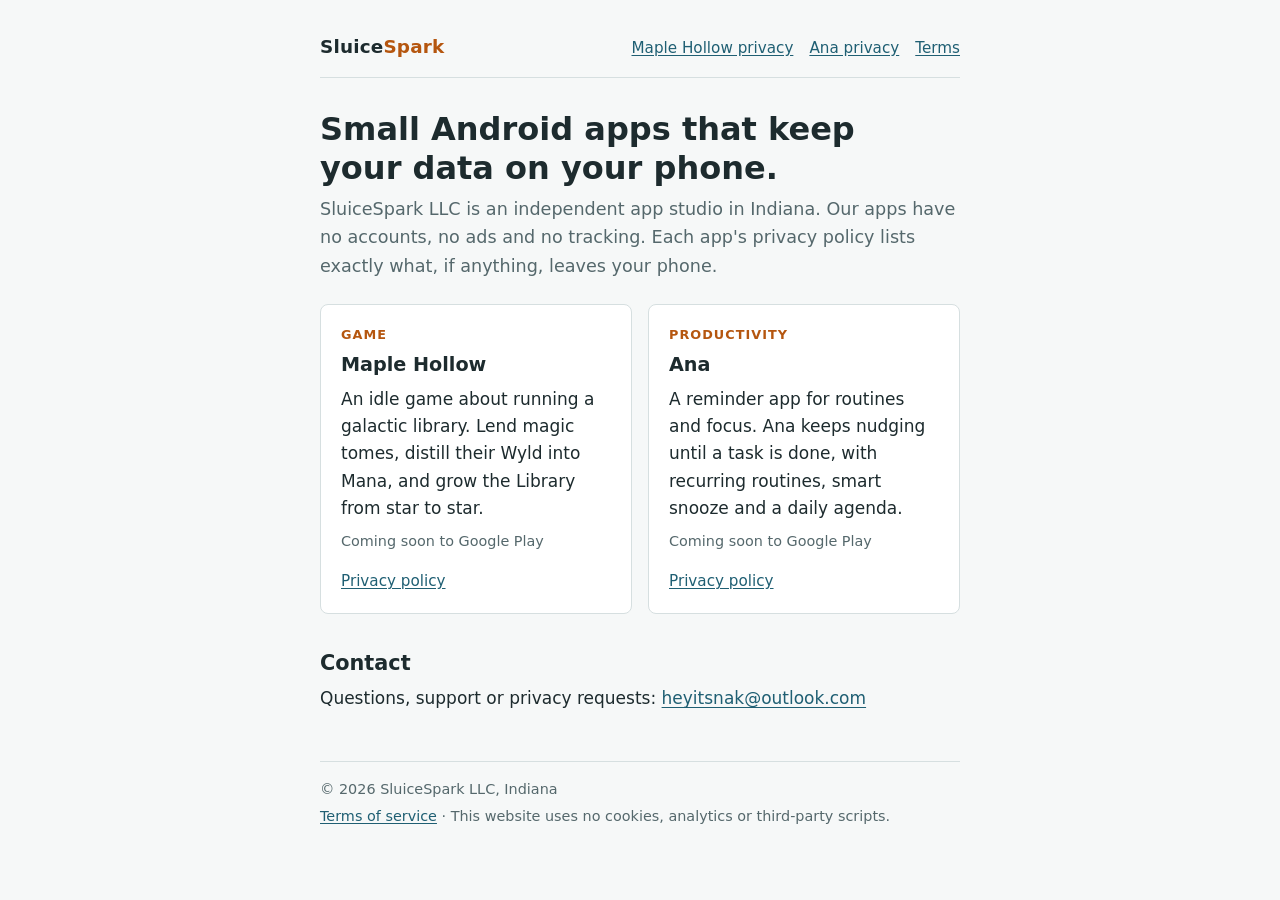
==== index.html @ 7962bd05 "SluiceSpark site: home, privacy policies for Maple Hollow and Ana, terms Co-Authored-By: Claude Opus" ====
<!doctype html>
<html lang="en">
<head>
<meta charset="utf-8">
<meta name="viewport" content="width=device-width, initial-scale=1, viewport-fit=cover">
<title>SluiceSpark</title>
<meta name="description" content="SluiceSpark LLC makes small, private Android apps: Maple Hollow and Ana.">
<link rel="stylesheet" href="style.css">
</head>
<body>
<div class="wrap">
  <header class="site">
    <a class="brand" href="./">Sluice<span>Spark</span></a>
    <nav class="site" aria-label="Site">
      <a href="privacy/maple-hollow.html">Maple Hollow privacy</a>
      <a href="privacy/ana.html">Ana privacy</a>
      <a href="terms.html">Terms</a>
    </nav>
  </header>

  <main>
    <h1>Small Android apps that keep your data on your phone.</h1>
    <p class="lead">SluiceSpark LLC is an independent app studio in Indiana. Our apps have no accounts, no ads and no tracking. Each app's privacy policy lists exactly what, if anything, leaves your phone.</p>

    <div class="apps">
      <section class="app" aria-labelledby="mh">
        <p class="kind">Game</p>
        <h2 id="mh">Maple Hollow</h2>
        <p>An idle game about running a galactic library. Lend magic tomes, distill their Wyld into Mana, and grow the Library from star to star.</p>
        <p class="status">Coming soon to Google Play</p>
        <p class="links"><a href="privacy/maple-hollow.html">Privacy policy</a></p>
      </section>

      <section class="app" aria-labelledby="ana">
        <p class="kind">Productivity</p>
        <h2 id="ana">Ana</h2>
        <p>A reminder app for routines and focus. Ana keeps nudging until a task is done, with recurring routines, smart snooze and a daily agenda.</p>
        <p class="status">Coming soon to Google Play</p>
        <p class="links"><a href="privacy/ana.html">Privacy policy</a></p>
      </section>
    </div>

    <h2>Contact</h2>
    <p>Questions, support or privacy requests: <a href="mailto:heyitsnak@outlook.com">heyitsnak@outlook.com</a></p>
  </main>

  <footer class="site">
    <p>&copy; 2026 SluiceSpark LLC, Indiana</p>
    <p><a href="terms.html">Terms of service</a> &middot; This website uses no cookies, analytics or third-party scripts.</p>
  </footer>
</div>
</body>
</html>
---- style.css ----
/* SluiceSpark: a narrow reading column, a water-slate ground and one spark of amber. */
:root {
  --bg: #f6f8f8;
  --surface: #ffffff;
  --fg: #1d2b2e;
  --muted: #55686c;
  --rule: #d6dfe0;
  --accent: #b5560f;
  --link: #1f5f73;
  --font: system-ui, -apple-system, "Segoe UI", Roboto, "Helvetica Neue", Arial, sans-serif;
  --mono: ui-monospace, "SF Mono", Menlo, Consolas, monospace;
  color-scheme: light;
}
@media (prefers-color-scheme: dark) {
  :root {
    --bg: #111a1c;
    --surface: #182427;
    --fg: #e3ecec;
    --muted: #9db0b3;
    --rule: #2c3d40;
    --accent: #f0a050;
    --link: #8cc8da;
    color-scheme: dark;
  }
}

* { box-sizing: border-box; }
html { -webkit-text-size-adjust: 100%; }
body {
  margin: 0;
  background: var(--bg);
  color: var(--fg);
  font: 17px/1.6 var(--font);
}
.wrap {
  max-width: 42rem;
  margin: 0 auto;
  padding-block: 2rem 4rem;
  padding-left: max(16px, env(safe-area-inset-left, 0px));
  padding-right: max(16px, env(safe-area-inset-right, 0px));
}
header.site {
  display: flex;
  flex-wrap: wrap;
  align-items: baseline;
  justify-content: space-between;
  gap: 0.5rem 1.5rem;
  padding-bottom: 1rem;
  margin-bottom: 2rem;
  border-bottom: 1px solid var(--rule);
}
.brand {
  font-weight: 700;
  font-size: 1.15rem;
  letter-spacing: 0.01em;
  color: var(--fg);
  text-decoration: none;
}
.brand span { color: var(--accent); }
nav.site { display: flex; flex-wrap: wrap; gap: 0.25rem 1rem; font-size: 0.95rem; }

a { color: var(--link); text-underline-offset: 0.15em; }
a:focus-visible { outline: 2px solid var(--accent); outline-offset: 2px; border-radius: 2px; }

h1 { font-size: 2rem; line-height: 1.2; margin: 0 0 0.5rem; text-wrap: balance; }
h2 { font-size: 1.3rem; line-height: 1.3; margin: 2.25rem 0 0.5rem; text-wrap: balance; }
h3 { font-size: 1.05rem; margin: 1.5rem 0 0.25rem; }
p, ul, ol { margin: 0 0 1rem; }
li + li { margin-top: 0.3rem; }
.lead { font-size: 1.1rem; color: var(--muted); }
.meta { color: var(--muted); font-size: 0.9rem; margin-bottom: 1.5rem; }
code { font-family: var(--mono); font-size: 0.9em; }

.summary {
  background: var(--surface);
  border: 1px solid var(--rule);
  border-radius: 8px;
  padding: 1rem 1.25rem;
  margin: 1.5rem 0;
}
.summary h2 { margin-top: 0; font-size: 1rem; text-transform: uppercase; letter-spacing: 0.06em; color: var(--muted); }
.summary ul { margin-bottom: 0; }

.apps { display: grid; gap: 1rem; margin: 1.5rem 0 2rem; }
@media (min-width: 40rem) { .apps { grid-template-columns: 1fr 1fr; } }
.app {
  background: var(--surface);
  border: 1px solid var(--rule);
  border-radius: 8px;
  padding: 1.25rem;
  min-width: 0;
  display: flex;
  flex-direction: column;
  gap: 0.5rem;
}
.app h2 { margin: 0; font-size: 1.2rem; }
.app .kind { margin: 0; font-size: 0.8rem; text-transform: uppercase; letter-spacing: 0.08em; color: var(--accent); font-weight: 600; }
.app p { margin: 0; }
.app .links { margin-top: auto; padding-top: 0.5rem; font-size: 0.95rem; display: flex; flex-wrap: wrap; gap: 0.25rem 1rem; }
.status { color: var(--muted); font-size: 0.9rem; }

.table-wrap { overflow-x: auto; margin: 0 0 1rem; }
table { border-collapse: collapse; width: 100%; font-size: 0.95rem; }
th, td { text-align: left; vertical-align: top; padding: 0.5rem 0.75rem 0.5rem 0; border-bottom: 1px solid var(--rule); }
th { font-weight: 600; }

footer.site {
  margin-top: 3rem;
  padding-top: 1rem;
  border-top: 1px solid var(--rule);
  color: var(--muted);
  font-size: 0.9rem;
}
footer.site p { margin: 0 0 0.25rem; }
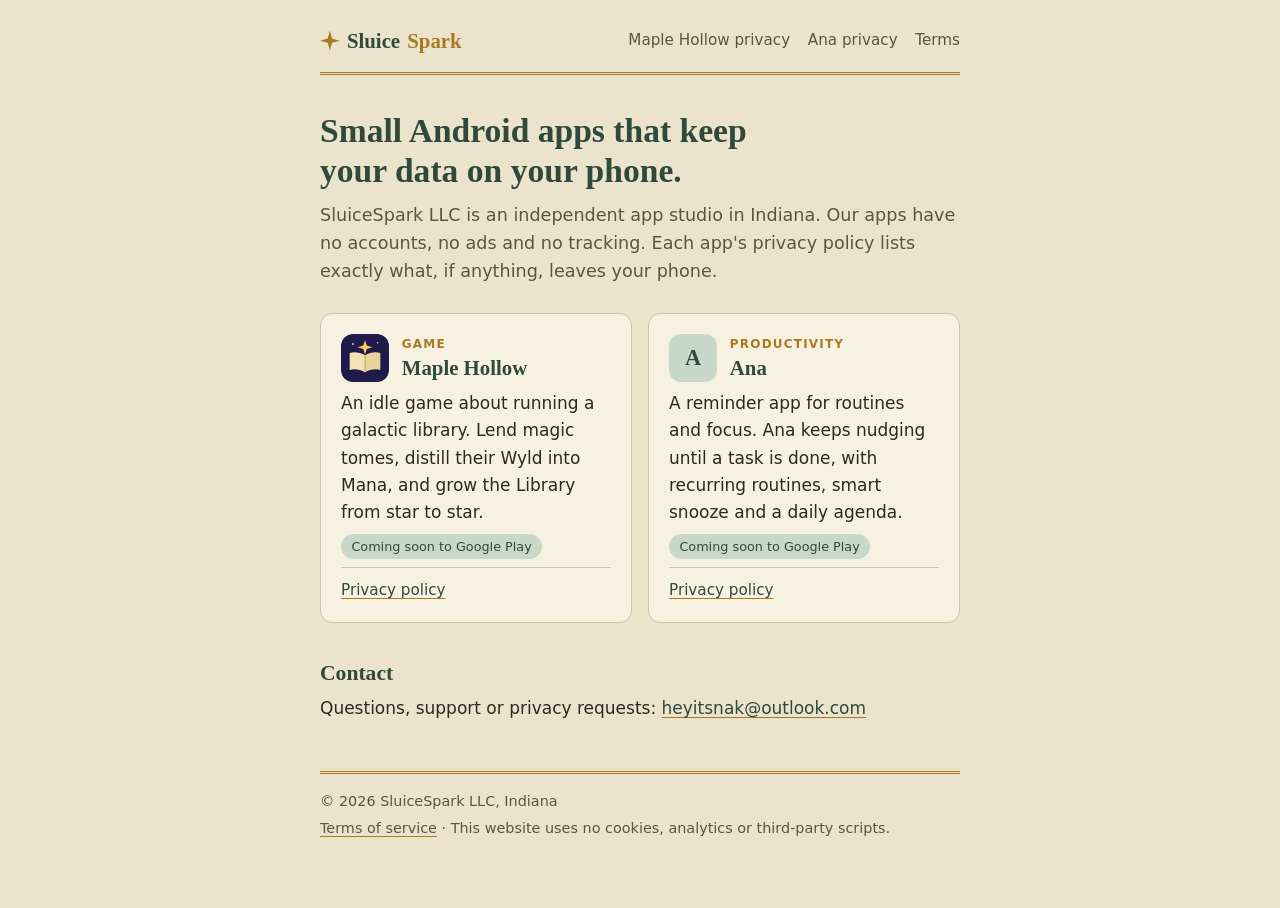
==== commit 9902e60a: "Use Maple Hollow's theme: parchment, forest and brass, night-sky dark mode, tome favicon Co-Authored" ====
--- a/index.html
+++ b/index.html
@@ -5,6 +5,7 @@
 <meta name="viewport" content="width=device-width, initial-scale=1, viewport-fit=cover">
 <title>SluiceSpark</title>
 <meta name="description" content="SluiceSpark LLC makes small, private Android apps: Maple Hollow and Ana.">
+<link rel="icon" href="favicon.svg" type="image/svg+xml">
 <link rel="stylesheet" href="style.css">
 </head>
 <body>
@@ -24,16 +25,26 @@
 
     <div class="apps">
       <section class="app" aria-labelledby="mh">
-        <p class="kind">Game</p>
-        <h2 id="mh">Maple Hollow</h2>
+        <div class="app-head">
+          <img class="app-icon" src="favicon.svg" alt="">
+          <div>
+            <p class="kind">Game</p>
+            <h2 id="mh">Maple Hollow</h2>
+          </div>
+        </div>
         <p>An idle game about running a galactic library. Lend magic tomes, distill their Wyld into Mana, and grow the Library from star to star.</p>
         <p class="status">Coming soon to Google Play</p>
         <p class="links"><a href="privacy/maple-hollow.html">Privacy policy</a></p>
       </section>
 
       <section class="app" aria-labelledby="ana">
-        <p class="kind">Productivity</p>
-        <h2 id="ana">Ana</h2>
+        <div class="app-head">
+          <span class="app-icon" aria-hidden="true">A</span>
+          <div>
+            <p class="kind">Productivity</p>
+            <h2 id="ana">Ana</h2>
+          </div>
+        </div>
         <p>A reminder app for routines and focus. Ana keeps nudging until a task is done, with recurring routines, smart snooze and a daily agenda.</p>
         <p class="status">Coming soon to Google Play</p>
         <p class="links"><a href="privacy/ana.html">Privacy policy</a></p>
--- a/style.css
+++ b/style.css
@@ -1,25 +1,38 @@
-/* SluiceSpark: a narrow reading column, a water-slate ground and one spark of amber. */
+/* SluiceSpark wears Maple Hollow's theme (app/ui/theme/Theme.kt):
+   light = parchment, forest green, brass and clay; dark = a night sky with parchment text.
+   A reading column of bookish serif headings over the app's plain sans body. */
 :root {
-  --bg: #f6f8f8;
-  --surface: #ffffff;
-  --fg: #1d2b2e;
-  --muted: #55686c;
-  --rule: #d6dfe0;
-  --accent: #b5560f;
-  --link: #1f5f73;
-  --font: system-ui, -apple-system, "Segoe UI", Roboto, "Helvetica Neue", Arial, sans-serif;
+  --paper: #ECE3CC;       /* background */
+  --card: #F7F1E1;        /* card surface */
+  --vellum: #E3D8BC;      /* surface variant */
+  --ink: #2B2A22;         /* text */
+  --muted: #5A5546;       /* onSurfaceVariant */
+  --rule: #CFC4A6;        /* outlineVariant */
+  --outline: #8F8670;
+  --primary: #2F4A3C;     /* forest */
+  --primary-soft: #C9D9C9;
+  --brass: #A87A22;
+  --brass-soft: #E8D3A2;
+  --clay: #8C3A24;
+  --serif: "Iowan Old Style", "Palatino Linotype", Palatino, "Book Antiqua", Georgia, serif;
+  --sans: Roboto, system-ui, -apple-system, "Segoe UI", "Helvetica Neue", Arial, sans-serif;
   --mono: ui-monospace, "SF Mono", Menlo, Consolas, monospace;
   color-scheme: light;
 }
 @media (prefers-color-scheme: dark) {
   :root {
-    --bg: #111a1c;
-    --surface: #182427;
-    --fg: #e3ecec;
-    --muted: #9db0b3;
-    --rule: #2c3d40;
-    --accent: #f0a050;
-    --link: #8cc8da;
+    --paper: #13151B;     /* night */
+    --card: #1C1F27;
+    --vellum: #252935;
+    --ink: #E2D8C0;       /* starlight */
+    --muted: #A9A390;     /* dust */
+    --rule: #33363F;
+    --outline: #4A4E5A;
+    --primary: #8FBFA3;   /* sage */
+    --primary-soft: #2A4436;
+    --brass: #D6AE5C;
+    --brass-soft: #3A3220;
+    --clay: #E38D72;      /* ember */
     color-scheme: dark;
   }
 }
@@ -28,87 +41,152 @@
 html { -webkit-text-size-adjust: 100%; }
 body {
   margin: 0;
-  background: var(--bg);
-  color: var(--fg);
-  font: 17px/1.6 var(--font);
+  background: var(--paper);
+  color: var(--ink);
+  font: 17px/1.6 var(--sans);
 }
 .wrap {
   max-width: 42rem;
   margin: 0 auto;
-  padding-block: 2rem 4rem;
+  padding-block: 1.5rem 4rem;
   padding-left: max(16px, env(safe-area-inset-left, 0px));
   padding-right: max(16px, env(safe-area-inset-right, 0px));
 }
+
+/* Masthead: a brass star, the name in serif, a double rule like a book's title page. */
 header.site {
   display: flex;
   flex-wrap: wrap;
-  align-items: baseline;
+  align-items: center;
   justify-content: space-between;
   gap: 0.5rem 1.5rem;
-  padding-bottom: 1rem;
-  margin-bottom: 2rem;
-  border-bottom: 1px solid var(--rule);
+  padding-bottom: 0.9rem;
+  margin-bottom: 2.25rem;
+  border-bottom: 3px double var(--brass);
 }
 .brand {
+  display: inline-flex;
+  align-items: center;
+  gap: 0.45rem;
+  font-family: var(--serif);
   font-weight: 700;
-  font-size: 1.15rem;
-  letter-spacing: 0.01em;
-  color: var(--fg);
+  font-size: 1.3rem;
+  color: var(--primary);
   text-decoration: none;
 }
-.brand span { color: var(--accent); }
-nav.site { display: flex; flex-wrap: wrap; gap: 0.25rem 1rem; font-size: 0.95rem; }
+.brand::before {
+  content: "";
+  width: 0.95em;
+  height: 0.95em;
+  background: var(--brass);
+  clip-path: polygon(50% 0, 61% 39%, 100% 50%, 61% 61%, 50% 100%, 39% 61%, 0 50%, 39% 39%);
+}
+.brand span { color: var(--brass); }
+nav.site { display: flex; flex-wrap: wrap; gap: 0.25rem 1.1rem; font-size: 0.95rem; }
+nav.site a { color: var(--muted); text-decoration: none; }
+nav.site a:hover, nav.site a[aria-current="page"] { color: var(--primary); text-decoration: underline; text-decoration-color: var(--brass); }
 
-a { color: var(--link); text-underline-offset: 0.15em; }
-a:focus-visible { outline: 2px solid var(--accent); outline-offset: 2px; border-radius: 2px; }
+a { color: var(--primary); text-decoration-color: var(--brass); text-underline-offset: 0.18em; }
+a:hover { color: var(--clay); }
+a:focus-visible { outline: 2px solid var(--brass); outline-offset: 2px; border-radius: 2px; }
 
-h1 { font-size: 2rem; line-height: 1.2; margin: 0 0 0.5rem; text-wrap: balance; }
-h2 { font-size: 1.3rem; line-height: 1.3; margin: 2.25rem 0 0.5rem; text-wrap: balance; }
-h3 { font-size: 1.05rem; margin: 1.5rem 0 0.25rem; }
+h1, h2, h3 { font-family: var(--serif); color: var(--primary); text-wrap: balance; }
+h1 { font-size: 2.1rem; line-height: 1.2; margin: 0 0 0.6rem; }
+h2 { font-size: 1.35rem; line-height: 1.3; margin: 2.25rem 0 0.5rem; }
+h3 { font-size: 1.1rem; margin: 1.5rem 0 0.25rem; }
 p, ul, ol { margin: 0 0 1rem; }
 li + li { margin-top: 0.3rem; }
+li::marker { color: var(--brass); }
+strong { color: var(--ink); }
 .lead { font-size: 1.1rem; color: var(--muted); }
-.meta { color: var(--muted); font-size: 0.9rem; margin-bottom: 1.5rem; }
-code { font-family: var(--mono); font-size: 0.9em; }
+.meta {
+  color: var(--muted);
+  font-size: 0.85rem;
+  letter-spacing: 0.04em;
+  text-transform: uppercase;
+  margin-bottom: 1.5rem;
+}
+.meta code { text-transform: none; letter-spacing: 0; }
+code { font-family: var(--mono); font-size: 0.88em; background: var(--vellum); padding: 0.05em 0.3em; border-radius: 4px; }
 
+/* Cards: the app's card surface on parchment, with an outline instead of a shadow. */
 .summary {
-  background: var(--surface);
+  background: var(--card);
   border: 1px solid var(--rule);
-  border-radius: 8px;
+  border-left: 4px solid var(--brass);
+  border-radius: 6px;
   padding: 1rem 1.25rem;
   margin: 1.5rem 0;
 }
-.summary h2 { margin-top: 0; font-size: 1rem; text-transform: uppercase; letter-spacing: 0.06em; color: var(--muted); }
+.summary h2 {
+  margin-top: 0;
+  font-family: var(--sans);
+  font-size: 0.8rem;
+  text-transform: uppercase;
+  letter-spacing: 0.1em;
+  color: var(--brass);
+}
 .summary ul { margin-bottom: 0; }
 
-.apps { display: grid; gap: 1rem; margin: 1.5rem 0 2rem; }
+.apps { display: grid; gap: 1rem; margin: 1.75rem 0 2.25rem; }
 @media (min-width: 40rem) { .apps { grid-template-columns: 1fr 1fr; } }
 .app {
-  background: var(--surface);
+  background: var(--card);
   border: 1px solid var(--rule);
-  border-radius: 8px;
+  border-radius: 12px;
   padding: 1.25rem;
   min-width: 0;
   display: flex;
   flex-direction: column;
   gap: 0.5rem;
 }
-.app h2 { margin: 0; font-size: 1.2rem; }
-.app .kind { margin: 0; font-size: 0.8rem; text-transform: uppercase; letter-spacing: 0.08em; color: var(--accent); font-weight: 600; }
+.app-head { display: flex; align-items: center; gap: 0.8rem; }
+.app-icon {
+  width: 3rem;
+  height: 3rem;
+  flex: none;
+  border-radius: 12px;
+  display: grid;
+  place-items: center;
+  font-family: var(--serif);
+  font-weight: 700;
+  font-size: 1.4rem;
+  background: var(--primary-soft);
+  color: var(--primary);
+}
+img.app-icon { background: none; }
+.app h2 { margin: 0; font-size: 1.3rem; }
+.app .kind {
+  margin: 0;
+  font-size: 0.75rem;
+  text-transform: uppercase;
+  letter-spacing: 0.1em;
+  color: var(--brass);
+  font-weight: 700;
+}
 .app p { margin: 0; }
-.app .links { margin-top: auto; padding-top: 0.5rem; font-size: 0.95rem; display: flex; flex-wrap: wrap; gap: 0.25rem 1rem; }
-.status { color: var(--muted); font-size: 0.9rem; }
+.app .links { margin-top: auto; padding-top: 0.6rem; border-top: 1px solid var(--rule); font-size: 0.95rem; display: flex; flex-wrap: wrap; gap: 0.25rem 1rem; }
+.status {
+  align-self: flex-start;
+  font-size: 0.8rem;
+  color: var(--primary);
+  background: var(--primary-soft);
+  border-radius: 999px;
+  padding: 0.15rem 0.65rem;
+}
 
-.table-wrap { overflow-x: auto; margin: 0 0 1rem; }
+.table-wrap { overflow-x: auto; margin: 0 0 1rem; background: var(--card); border: 1px solid var(--rule); border-radius: 6px; }
 table { border-collapse: collapse; width: 100%; font-size: 0.95rem; }
-th, td { text-align: left; vertical-align: top; padding: 0.5rem 0.75rem 0.5rem 0; border-bottom: 1px solid var(--rule); }
-th { font-weight: 600; }
+th, td { text-align: left; vertical-align: top; padding: 0.55rem 0.8rem; border-bottom: 1px solid var(--rule); }
+tr:last-child td { border-bottom: 0; }
+th { font-weight: 600; background: var(--vellum); color: var(--primary); }
 
 footer.site {
   margin-top: 3rem;
   padding-top: 1rem;
-  border-top: 1px solid var(--rule);
+  border-top: 3px double var(--brass);
   color: var(--muted);
   font-size: 0.9rem;
 }
 footer.site p { margin: 0 0 0.25rem; }
+footer.site a { color: var(--muted); }
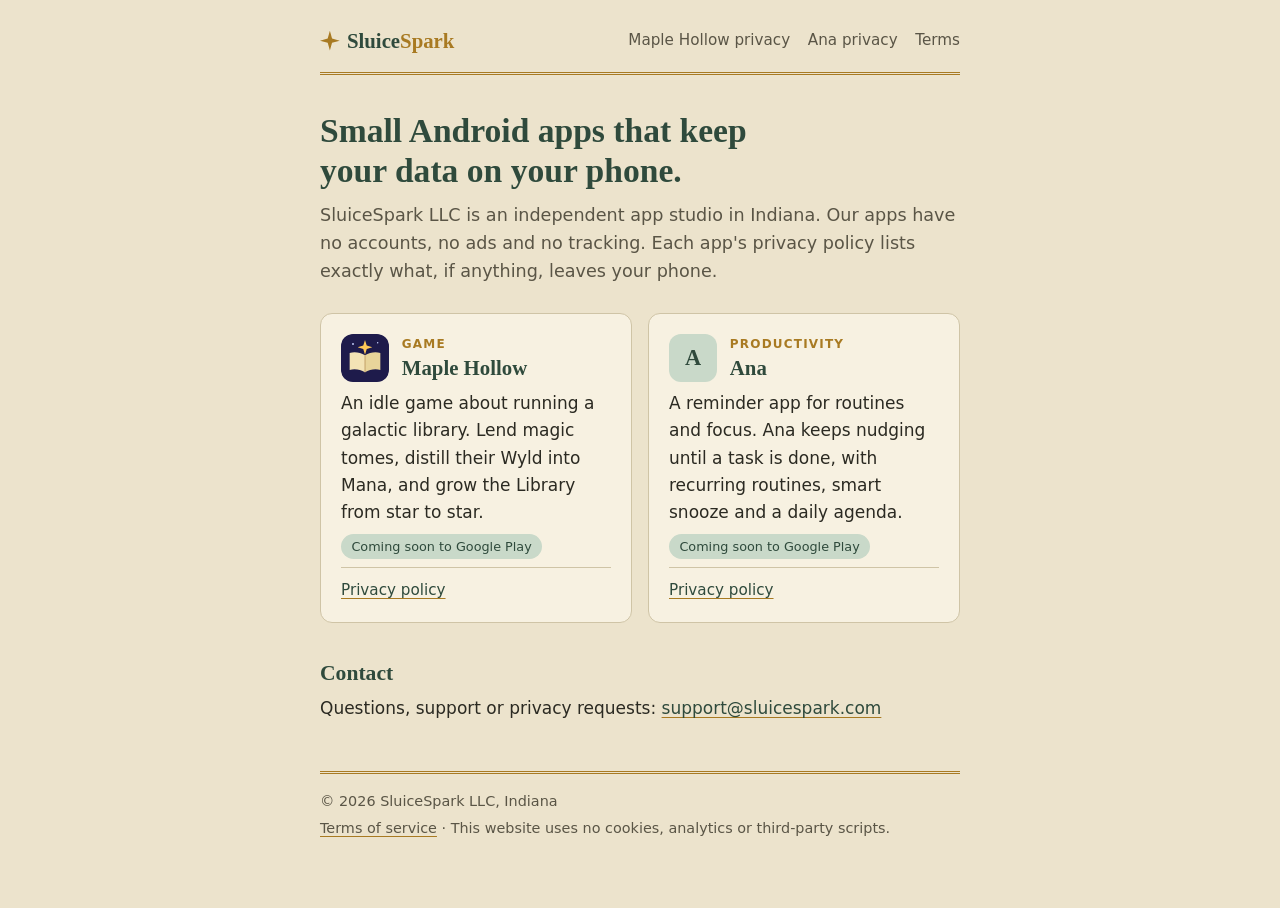
==== commit 5c087efe: "Contact email: support@sluicespark.com Co-Authored-By: Claude Opus 5.5 <noreply@anthropic.com>" ====
--- a/index.html
+++ b/index.html
@@ -52,7 +52,7 @@
     </div>
 
     <h2>Contact</h2>
-    <p>Questions, support or privacy requests: <a href="mailto:heyitsnak@outlook.com">heyitsnak@outlook.com</a></p>
+    <p>Questions, support or privacy requests: <a href="mailto:support@sluicespark.com">support@sluicespark.com</a></p>
   </main>
 
   <footer class="site">
--- a/style.css
+++ b/style.css
@@ -67,7 +67,6 @@
 .brand {
   display: inline-flex;
   align-items: center;
-  gap: 0.45rem;
   font-family: var(--serif);
   font-weight: 700;
   font-size: 1.3rem;
@@ -78,6 +77,7 @@
   content: "";
   width: 0.95em;
   height: 0.95em;
+  margin-right: 0.45rem;
   background: var(--brass);
   clip-path: polygon(50% 0, 61% 39%, 100% 50%, 61% 61%, 50% 100%, 39% 61%, 0 50%, 39% 39%);
 }
